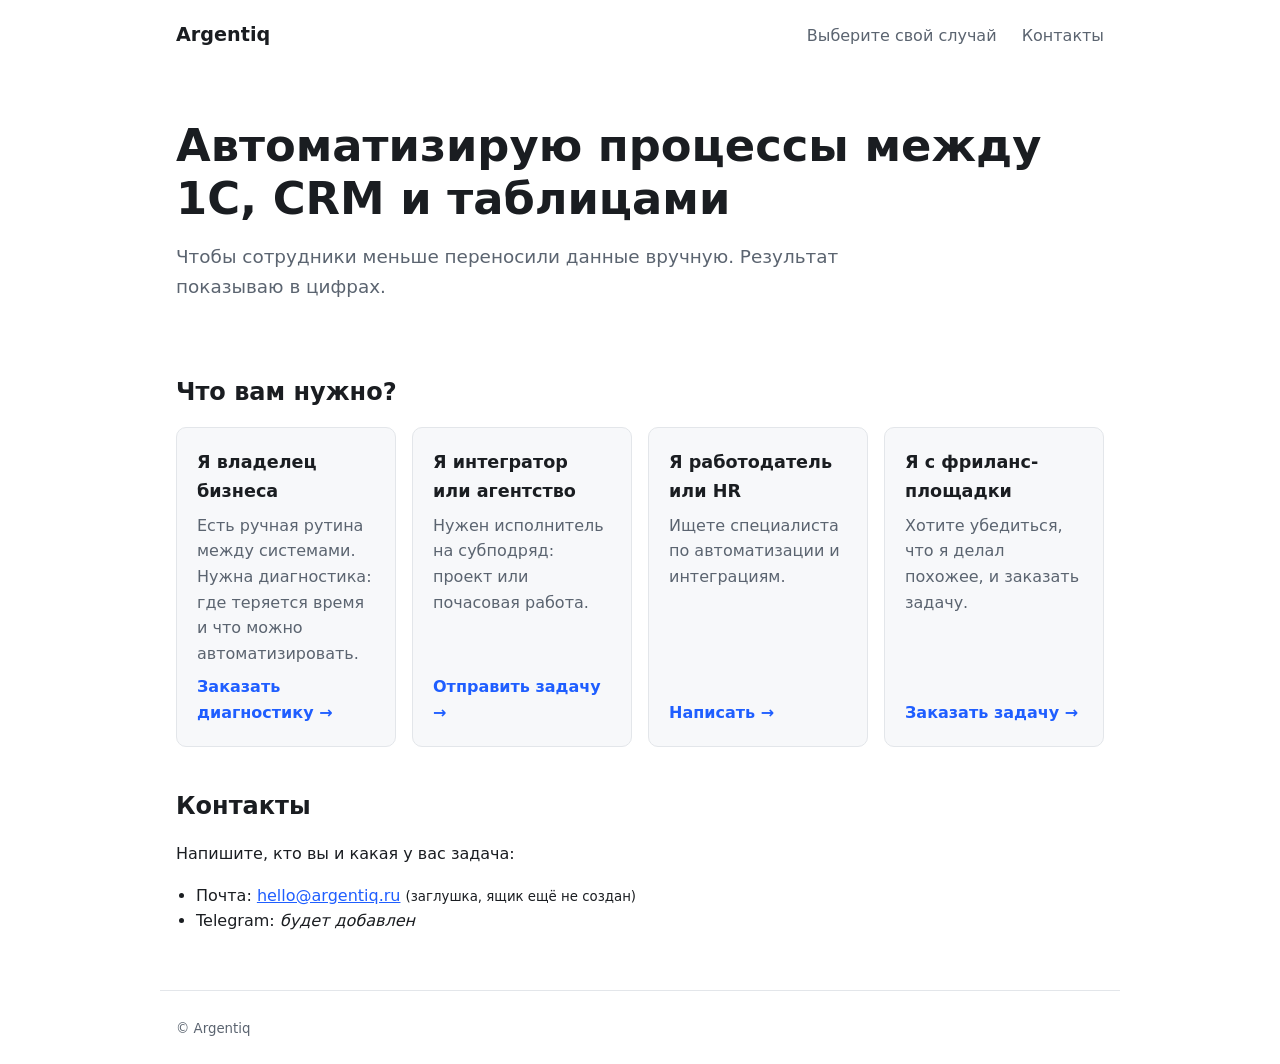
==== index.html @ b5cf2393 "Каркас сайта: хаб с четырьмя маршрутами по аудиториям Простой HTML/CSS без зависимостей. Контакты — " ====
<!doctype html>
<html lang="ru">
<head>
  <meta charset="utf-8">
  <meta name="viewport" content="width=device-width, initial-scale=1">
  <title>Argentiq — автоматизация процессов между 1С, CRM и таблицами</title>
  <meta name="description" content="Автоматизирую процессы между 1С, CRM и таблицами, чтобы сотрудники меньше переносили данные вручную.">
  <link rel="stylesheet" href="style.css">
</head>
<body>
  <header class="wrap">
    <a class="logo" href="/">Argentiq</a>
    <nav>
      <a href="#routes">Выберите свой случай</a>
      <a href="#contacts">Контакты</a>
    </nav>
  </header>

  <main class="wrap">
    <section class="hero">
      <h1>Автоматизирую процессы между 1С, CRM и таблицами</h1>
      <p>Чтобы сотрудники меньше переносили данные вручную. Результат показываю в цифрах.</p>
    </section>

    <section id="routes" class="routes">
      <h2>Что вам нужно?</h2>
      <div class="grid">
        <a class="card" href="#contacts" data-audience="business">
          <h3>Я владелец бизнеса</h3>
          <p>Есть ручная рутина между системами. Нужна диагностика: где теряется время и что можно автоматизировать.</p>
          <span>Заказать диагностику →</span>
        </a>
        <a class="card" href="#contacts" data-audience="subcontract">
          <h3>Я интегратор или агентство</h3>
          <p>Нужен исполнитель на субподряд: проект или почасовая работа.</p>
          <span>Отправить задачу →</span>
        </a>
        <a class="card" href="#contacts" data-audience="hr">
          <h3>Я работодатель или HR</h3>
          <p>Ищете специалиста по автоматизации и интеграциям.</p>
          <span>Написать →</span>
        </a>
        <a class="card" href="#contacts" data-audience="freelance">
          <h3>Я с фриланс-площадки</h3>
          <p>Хотите убедиться, что я делал похожее, и заказать задачу.</p>
          <span>Заказать задачу →</span>
        </a>
      </div>
    </section>

    <section id="contacts" class="contacts">
      <h2>Контакты</h2>
      <!-- TODO: подставить реальные контакты (почта на домене и/или Telegram) после согласования -->
      <p>Напишите, кто вы и какая у вас задача:</p>
      <ul>
        <li>Почта: <a href="mailto:hello@argentiq.ru">hello@argentiq.ru</a> <small>(заглушка, ящик ещё не создан)</small></li>
        <li>Telegram: <em>будет добавлен</em></li>
      </ul>
    </section>
  </main>

  <footer class="wrap">
    <small>&copy; Argentiq</small>
  </footer>
</body>
</html>
---- style.css ----
:root {
  --bg: #fff;
  --fg: #1a1d21;
  --muted: #5b6470;
  --accent: #1f5eff;
  --border: #e3e6ea;
  --card: #f7f8fa;
}

@media (prefers-color-scheme: dark) {
  :root {
    --bg: #111418;
    --fg: #e8eaed;
    --muted: #9aa3ad;
    --accent: #6c98ff;
    --border: #2a3038;
    --card: #181c22;
  }
}

* { box-sizing: border-box; }

body {
  margin: 0;
  background: var(--bg);
  color: var(--fg);
  font: 16px/1.6 system-ui, -apple-system, "Segoe UI", Roboto, sans-serif;
}

.wrap {
  max-width: 960px;
  margin: 0 auto;
  padding: 0 16px;
}

header.wrap {
  display: flex;
  justify-content: space-between;
  align-items: center;
  padding-top: 20px;
  padding-bottom: 20px;
}

.logo { font-weight: 700; font-size: 1.2rem; color: var(--fg); text-decoration: none; }
nav a { margin-left: 20px; color: var(--muted); text-decoration: none; }
nav a:hover { color: var(--accent); }

.hero { padding: 48px 0 32px; }
.hero h1 { font-size: clamp(1.8rem, 5vw, 2.8rem); line-height: 1.2; margin: 0 0 16px; }
.hero p { color: var(--muted); font-size: 1.15rem; margin: 0; max-width: 40em; }

h2 { font-size: 1.5rem; margin: 40px 0 16px; }

.grid {
  display: grid;
  grid-template-columns: repeat(auto-fit, minmax(220px, 1fr));
  gap: 16px;
}

.card {
  display: flex;
  flex-direction: column;
  gap: 8px;
  padding: 20px;
  background: var(--card);
  border: 1px solid var(--border);
  border-radius: 10px;
  color: inherit;
  text-decoration: none;
}
.card:hover { border-color: var(--accent); }
.card h3 { margin: 0; font-size: 1.1rem; }
.card p { margin: 0; color: var(--muted); flex: 1; }
.card span { color: var(--accent); font-weight: 600; }

a { color: var(--accent); }

.contacts { padding-bottom: 40px; }
.contacts ul { padding-left: 20px; }

footer.wrap { padding-top: 24px; padding-bottom: 24px; border-top: 1px solid var(--border); color: var(--muted); }
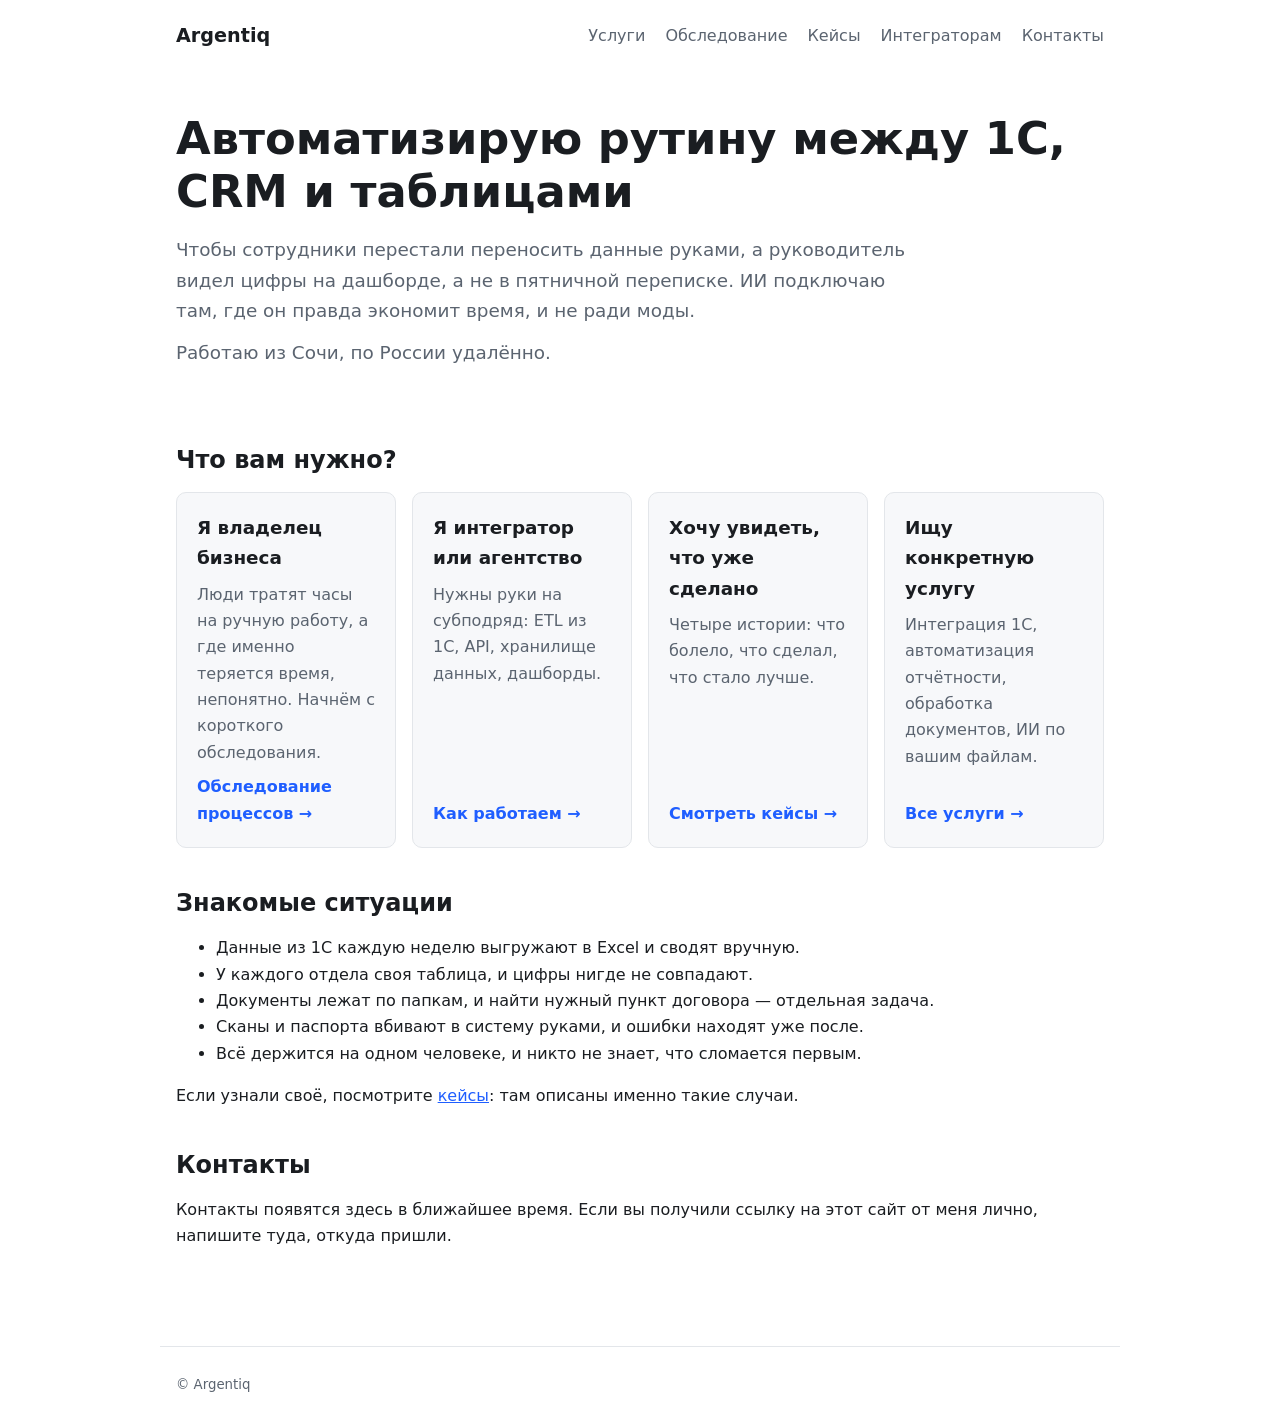
==== commit b0571548: "Контент сайта: услуги, обследование, кейсы, для интеграторов, SEO Страницы /uslugi/, /obsledovanie/," ====
--- a/index.html
+++ b/index.html
@@ -3,59 +3,80 @@
 <head>
   <meta charset="utf-8">
   <meta name="viewport" content="width=device-width, initial-scale=1">
-  <title>Argentiq — автоматизация процессов между 1С, CRM и таблицами</title>
-  <meta name="description" content="Автоматизирую процессы между 1С, CRM и таблицами, чтобы сотрудники меньше переносили данные вручную.">
-  <link rel="stylesheet" href="style.css">
+  <title>Автоматизация бизнес-процессов и интеграция 1С — Argentiq</title>
+  <meta name="description" content="Автоматизирую рутину между 1С, CRM, сайтом и таблицами, собираю отчётность и дашборды, внедряю ИИ-помощников по документам. Сочи и удалённо.">
+  <link rel="canonical" href="https://argentiq.ru/">
+  <meta property="og:type" content="website">
+  <meta property="og:locale" content="ru_RU">
+  <meta property="og:title" content="Автоматизация бизнес-процессов и интеграция 1С — Argentiq">
+  <meta property="og:description" content="Меньше ручного переноса данных между 1С, CRM и таблицами. Отчётность, дашборды, ИИ по документам.">
+  <meta property="og:url" content="https://argentiq.ru/">
+  <link rel="stylesheet" href="/style.css">
+  <script type="application/ld+json">
+  {"@context":"https://schema.org","@type":"ProfessionalService","name":"Argentiq","url":"https://argentiq.ru/","description":"Автоматизация бизнес-процессов, интеграция 1С, CRM и API, отчётность и BI, ИИ-помощники по документам.","areaServed":["Сочи","Россия"],"knowsAbout":["интеграция 1С","автоматизация отчётности","интеграция данных","BI","RAG"]}
+  </script>
 </head>
 <body>
   <header class="wrap">
     <a class="logo" href="/">Argentiq</a>
     <nav>
-      <a href="#routes">Выберите свой случай</a>
+      <a href="/uslugi/">Услуги</a>
+      <a href="/obsledovanie/">Обследование</a>
+      <a href="/keysy/">Кейсы</a>
+      <a href="/integratoram/">Интеграторам</a>
       <a href="#contacts">Контакты</a>
     </nav>
   </header>
 
   <main class="wrap">
     <section class="hero">
-      <h1>Автоматизирую процессы между 1С, CRM и таблицами</h1>
-      <p>Чтобы сотрудники меньше переносили данные вручную. Результат показываю в цифрах.</p>
+      <h1>Автоматизирую рутину между 1С, CRM и таблицами</h1>
+      <p>Чтобы сотрудники перестали переносить данные руками, а руководитель видел цифры на дашборде, а не в пятничной переписке. ИИ подключаю там, где он правда экономит время, и не ради моды.</p>
+      <p>Работаю из Сочи, по России удалённо.</p>
     </section>
 
-    <section id="routes" class="routes">
+    <section id="routes">
       <h2>Что вам нужно?</h2>
       <div class="grid">
-        <a class="card" href="#contacts" data-audience="business">
+        <a class="card" href="/obsledovanie/">
           <h3>Я владелец бизнеса</h3>
-          <p>Есть ручная рутина между системами. Нужна диагностика: где теряется время и что можно автоматизировать.</p>
-          <span>Заказать диагностику →</span>
+          <p>Люди тратят часы на ручную работу, а где именно теряется время, непонятно. Начнём с короткого обследования.</p>
+          <span class="more">Обследование процессов →</span>
         </a>
-        <a class="card" href="#contacts" data-audience="subcontract">
+        <a class="card" href="/integratoram/">
           <h3>Я интегратор или агентство</h3>
-          <p>Нужен исполнитель на субподряд: проект или почасовая работа.</p>
-          <span>Отправить задачу →</span>
+          <p>Нужны руки на субподряд: ETL из 1С, API, хранилище данных, дашборды.</p>
+          <span class="more">Как работаем →</span>
         </a>
-        <a class="card" href="#contacts" data-audience="hr">
-          <h3>Я работодатель или HR</h3>
-          <p>Ищете специалиста по автоматизации и интеграциям.</p>
-          <span>Написать →</span>
+        <a class="card" href="/keysy/">
+          <h3>Хочу увидеть, что уже сделано</h3>
+          <p>Четыре истории: что болело, что сделал, что стало лучше.</p>
+          <span class="more">Смотреть кейсы →</span>
         </a>
-        <a class="card" href="#contacts" data-audience="freelance">
-          <h3>Я с фриланс-площадки</h3>
-          <p>Хотите убедиться, что я делал похожее, и заказать задачу.</p>
-          <span>Заказать задачу →</span>
+        <a class="card" href="/uslugi/">
+          <h3>Ищу конкретную услугу</h3>
+          <p>Интеграция 1С, автоматизация отчётности, обработка документов, ИИ по вашим файлам.</p>
+          <span class="more">Все услуги →</span>
         </a>
       </div>
     </section>
 
+    <section>
+      <h2>Знакомые ситуации</h2>
+      <ul>
+        <li>Данные из 1С каждую неделю выгружают в Excel и сводят вручную.</li>
+        <li>У каждого отдела своя таблица, и цифры нигде не совпадают.</li>
+        <li>Документы лежат по папкам, и найти нужный пункт договора — отдельная задача.</li>
+        <li>Сканы и паспорта вбивают в систему руками, и ошибки находят уже после.</li>
+        <li>Всё держится на одном человеке, и никто не знает, что сломается первым.</li>
+      </ul>
+      <p>Если узнали своё, посмотрите <a href="/keysy/">кейсы</a>: там описаны именно такие случаи.</p>
+    </section>
+
     <section id="contacts" class="contacts">
       <h2>Контакты</h2>
-      <!-- TODO: подставить реальные контакты (почта на домене и/или Telegram) после согласования -->
-      <p>Напишите, кто вы и какая у вас задача:</p>
-      <ul>
-        <li>Почта: <a href="mailto:hello@argentiq.ru">hello@argentiq.ru</a> <small>(заглушка, ящик ещё не создан)</small></li>
-        <li>Telegram: <em>будет добавлен</em></li>
-      </ul>
+      <!-- TODO: подставить почту на домене и Telegram после согласования -->
+      <p>Контакты появятся здесь в ближайшее время. Если вы получили ссылку на этот сайт от меня лично, напишите туда, откуда пришли.</p>
     </section>
   </main>
 
--- a/style.css
+++ b/style.css
@@ -24,7 +24,7 @@
   margin: 0;
   background: var(--bg);
   color: var(--fg);
-  font: 16px/1.6 system-ui, -apple-system, "Segoe UI", Roboto, sans-serif;
+  font: 16px/1.65 system-ui, -apple-system, "Segoe UI", Roboto, sans-serif;
 }
 
 .wrap {
@@ -35,21 +35,27 @@
 
 header.wrap {
   display: flex;
+  flex-wrap: wrap;
   justify-content: space-between;
   align-items: center;
+  gap: 8px 20px;
   padding-top: 20px;
   padding-bottom: 20px;
 }
 
 .logo { font-weight: 700; font-size: 1.2rem; color: var(--fg); text-decoration: none; }
-nav a { margin-left: 20px; color: var(--muted); text-decoration: none; }
-nav a:hover { color: var(--accent); }
+nav { display: flex; flex-wrap: wrap; gap: 4px 20px; }
+nav a { color: var(--muted); text-decoration: none; }
+nav a:hover, nav a[aria-current="page"] { color: var(--accent); }
 
-.hero { padding: 48px 0 32px; }
+.hero { padding: 40px 0 24px; }
 .hero h1 { font-size: clamp(1.8rem, 5vw, 2.8rem); line-height: 1.2; margin: 0 0 16px; }
-.hero p { color: var(--muted); font-size: 1.15rem; margin: 0; max-width: 40em; }
+.hero p { color: var(--muted); font-size: 1.15rem; margin: 0 0 12px; max-width: 40em; }
 
-h2 { font-size: 1.5rem; margin: 40px 0 16px; }
+h1 { line-height: 1.25; }
+h2 { font-size: 1.5rem; margin: 40px 0 16px; line-height: 1.3; }
+h3 { font-size: 1.15rem; margin: 0 0 8px; }
+.lead { color: var(--muted); font-size: 1.1rem; max-width: 42em; }
 
 .grid {
   display: grid;
@@ -68,14 +74,42 @@
   color: inherit;
   text-decoration: none;
 }
-.card:hover { border-color: var(--accent); }
-.card h3 { margin: 0; font-size: 1.1rem; }
+a.card:hover { border-color: var(--accent); }
+.card h3 { margin: 0; }
 .card p { margin: 0; color: var(--muted); flex: 1; }
-.card span { color: var(--accent); font-weight: 600; }
+.card .more { color: var(--accent); font-weight: 600; }
 
 a { color: var(--accent); }
+
+.btn {
+  display: inline-block;
+  padding: 10px 18px;
+  background: var(--accent);
+  color: #fff;
+  border-radius: 8px;
+  text-decoration: none;
+  font-weight: 600;
+}
+.btn:hover { opacity: .9; }
+
+.case {
+  padding: 24px 0;
+  border-top: 1px solid var(--border);
+}
+.case:first-of-type { border-top: 0; }
+.case h2 { margin-top: 0; }
+.case dt { font-weight: 700; margin-top: 14px; }
+.case dd { margin: 4px 0 0; }
+.tags { display: flex; flex-wrap: wrap; gap: 6px; padding: 0; margin: 14px 0 0; list-style: none; }
+.tags li { padding: 2px 10px; background: var(--card); border: 1px solid var(--border); border-radius: 999px; font-size: .85rem; color: var(--muted); }
+.status { display: inline-block; padding: 2px 10px; border-radius: 999px; font-size: .8rem; background: var(--card); border: 1px solid var(--border); color: var(--muted); }
+
+.steps { padding-left: 20px; }
+.steps li { margin-bottom: 10px; }
+
+.note { padding: 14px 18px; background: var(--card); border-left: 3px solid var(--accent); border-radius: 6px; }
 
 .contacts { padding-bottom: 40px; }
 .contacts ul { padding-left: 20px; }
 
-footer.wrap { padding-top: 24px; padding-bottom: 24px; border-top: 1px solid var(--border); color: var(--muted); }
+footer.wrap { margin-top: 40px; padding-top: 24px; padding-bottom: 24px; border-top: 1px solid var(--border); color: var(--muted); }
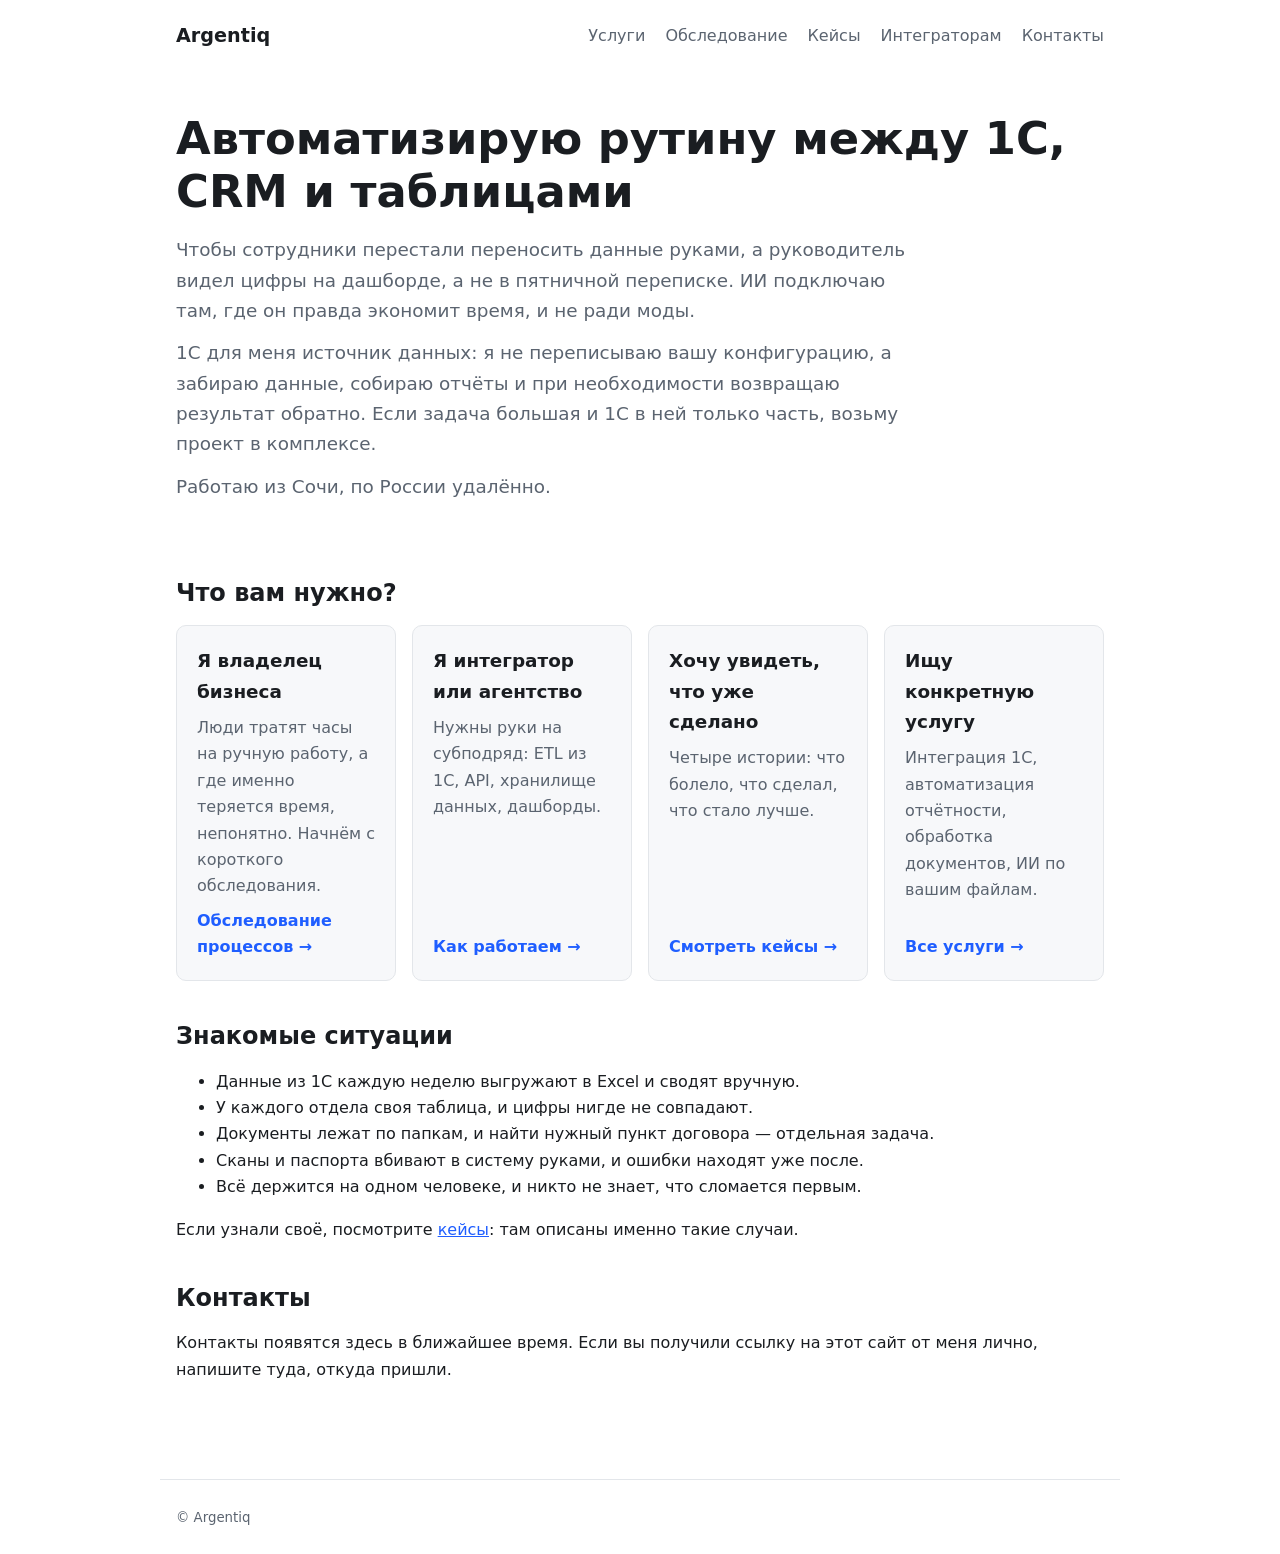
==== commit 24db2974: "1С как источник данных: уточнено позиционирование, без доработки конфигураций Co-Authored-By: Claude" ====
--- a/index.html
+++ b/index.html
@@ -4,7 +4,7 @@
   <meta charset="utf-8">
   <meta name="viewport" content="width=device-width, initial-scale=1">
   <title>Автоматизация бизнес-процессов и интеграция 1С — Argentiq</title>
-  <meta name="description" content="Автоматизирую рутину между 1С, CRM, сайтом и таблицами, собираю отчётность и дашборды, внедряю ИИ-помощников по документам. Сочи и удалённо.">
+  <meta name="description" content="Забираю данные из 1С, CRM и таблиц, собираю отчётность и дашборды, внедряю ИИ-помощников по документам. Сочи и удалённо.">
   <link rel="canonical" href="https://argentiq.ru/">
   <meta property="og:type" content="website">
   <meta property="og:locale" content="ru_RU">
@@ -32,6 +32,7 @@
     <section class="hero">
       <h1>Автоматизирую рутину между 1С, CRM и таблицами</h1>
       <p>Чтобы сотрудники перестали переносить данные руками, а руководитель видел цифры на дашборде, а не в пятничной переписке. ИИ подключаю там, где он правда экономит время, и не ради моды.</p>
+      <p>1С для меня источник данных: я не переписываю вашу конфигурацию, а забираю данные, собираю отчёты и при необходимости возвращаю результат обратно. Если задача большая и 1С в ней только часть, возьму проект в комплексе.</p>
       <p>Работаю из Сочи, по России удалённо.</p>
     </section>
 
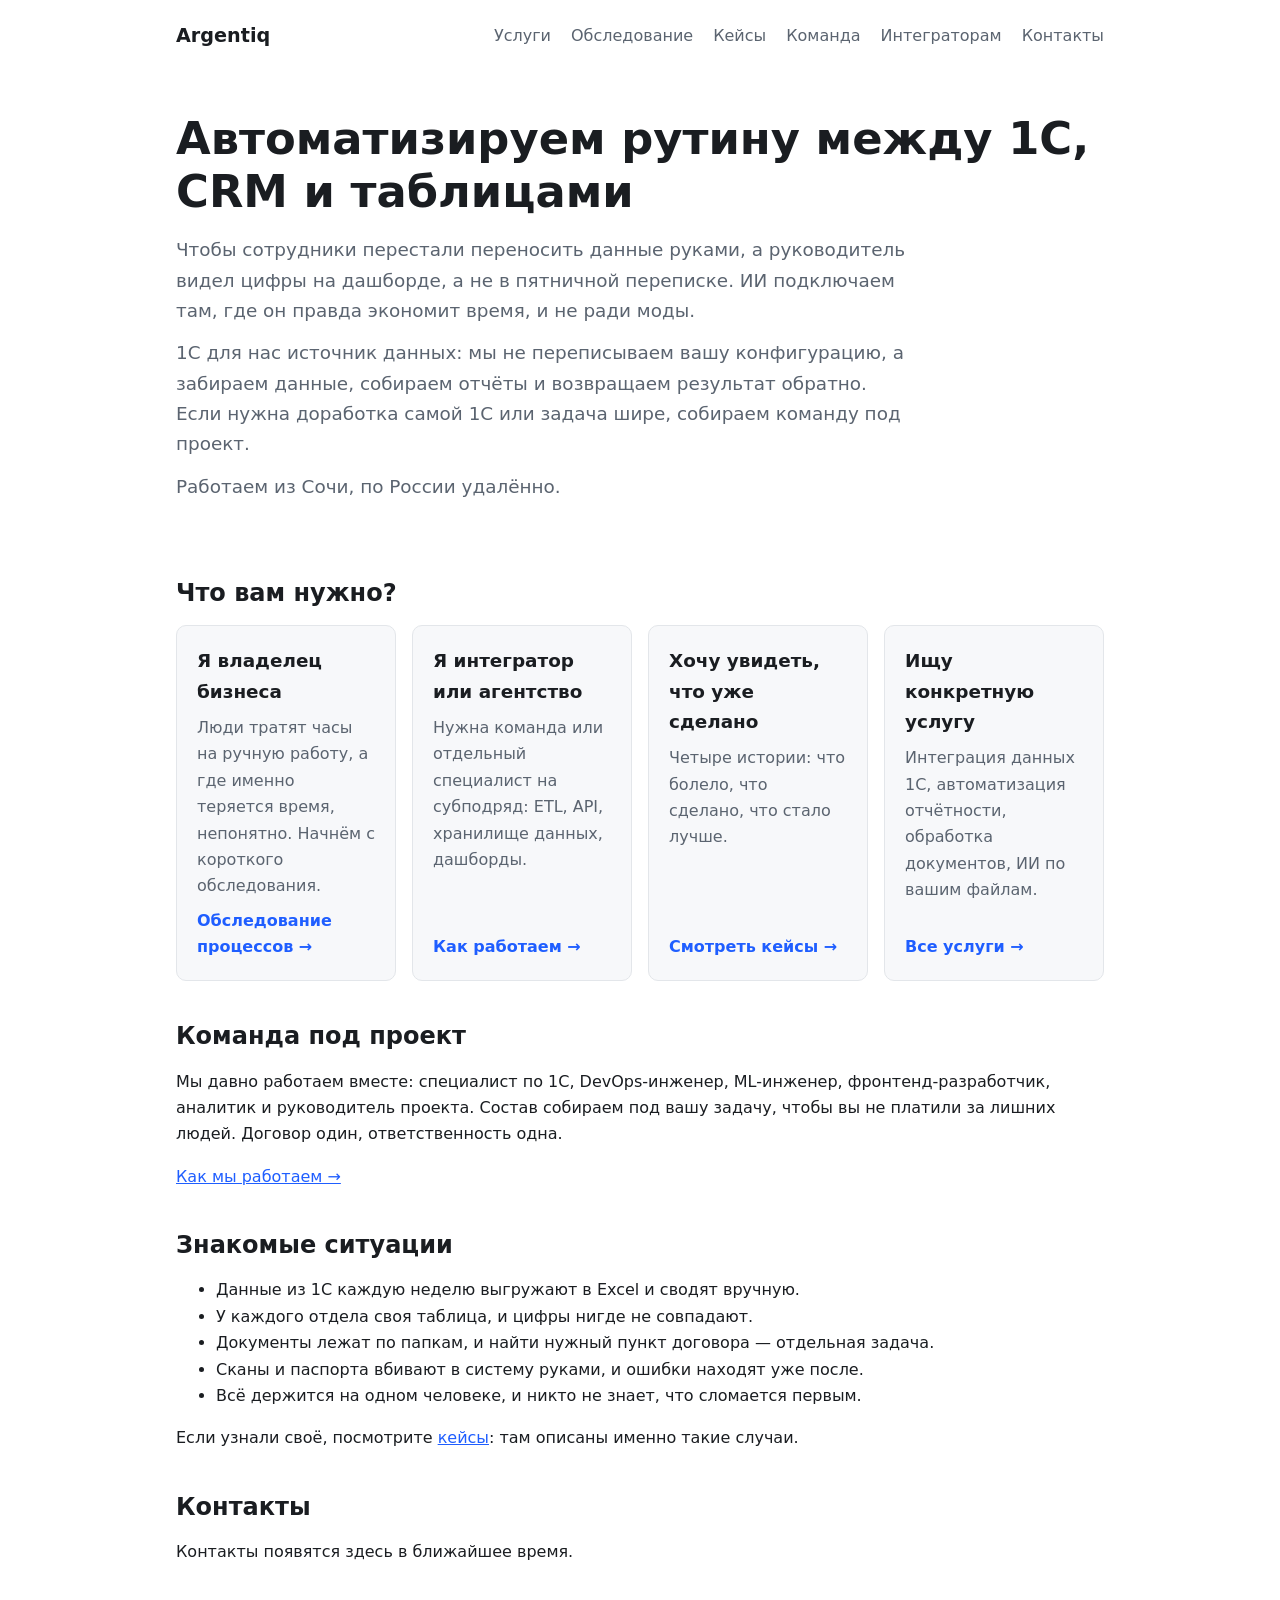
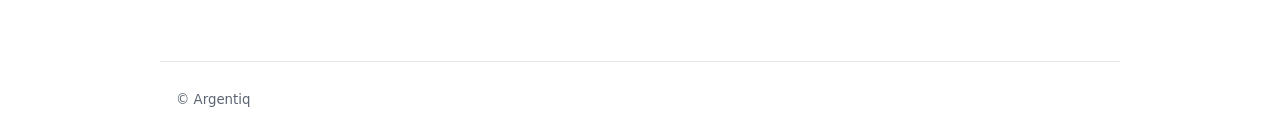
==== commit 65bff8ed: "Сайт студии: голос «мы», страница «Команда», роли без имён Договор с ИП, резюме руководителя студии " ====
--- a/index.html
+++ b/index.html
@@ -4,16 +4,16 @@
   <meta charset="utf-8">
   <meta name="viewport" content="width=device-width, initial-scale=1">
   <title>Автоматизация бизнес-процессов и интеграция 1С — Argentiq</title>
-  <meta name="description" content="Забираю данные из 1С, CRM и таблиц, собираю отчётность и дашборды, внедряю ИИ-помощников по документам. Сочи и удалённо.">
+  <meta name="description" content="Студия автоматизации: забираем данные из 1С, CRM и таблиц, собираем отчётность и дашборды, внедряем ИИ по документам. Сочи и удалённо.">
   <link rel="canonical" href="https://argentiq.ru/">
   <meta property="og:type" content="website">
   <meta property="og:locale" content="ru_RU">
   <meta property="og:title" content="Автоматизация бизнес-процессов и интеграция 1С — Argentiq">
-  <meta property="og:description" content="Меньше ручного переноса данных между 1С, CRM и таблицами. Отчётность, дашборды, ИИ по документам.">
+  <meta property="og:description" content="Студия автоматизации. Меньше ручного переноса данных между 1С, CRM и таблицами. Отчётность, дашборды, ИИ по документам.">
   <meta property="og:url" content="https://argentiq.ru/">
   <link rel="stylesheet" href="/style.css">
   <script type="application/ld+json">
-  {"@context":"https://schema.org","@type":"ProfessionalService","name":"Argentiq","url":"https://argentiq.ru/","description":"Автоматизация бизнес-процессов, интеграция 1С, CRM и API, отчётность и BI, ИИ-помощники по документам.","areaServed":["Сочи","Россия"],"knowsAbout":["интеграция 1С","автоматизация отчётности","интеграция данных","BI","RAG"]}
+  {"@context":"https://schema.org","@type":"ProfessionalService","name":"Argentiq","url":"https://argentiq.ru/","description":"Студия автоматизации бизнес-процессов: интеграция данных 1С, CRM и API, отчётность и BI, ИИ-помощники по документам.","areaServed":["Сочи","Россия"],"knowsAbout":["интеграция 1С","автоматизация отчётности","интеграция данных","BI","RAG"]}
   </script>
 </head>
 <body>
@@ -23,6 +23,7 @@
       <a href="/uslugi/">Услуги</a>
       <a href="/obsledovanie/">Обследование</a>
       <a href="/keysy/">Кейсы</a>
+      <a href="/komanda/">Команда</a>
       <a href="/integratoram/">Интеграторам</a>
       <a href="#contacts">Контакты</a>
     </nav>
@@ -30,10 +31,10 @@
 
   <main class="wrap">
     <section class="hero">
-      <h1>Автоматизирую рутину между 1С, CRM и таблицами</h1>
-      <p>Чтобы сотрудники перестали переносить данные руками, а руководитель видел цифры на дашборде, а не в пятничной переписке. ИИ подключаю там, где он правда экономит время, и не ради моды.</p>
-      <p>1С для меня источник данных: я не переписываю вашу конфигурацию, а забираю данные, собираю отчёты и при необходимости возвращаю результат обратно. Если задача большая и 1С в ней только часть, возьму проект в комплексе.</p>
-      <p>Работаю из Сочи, по России удалённо.</p>
+      <h1>Автоматизируем рутину между 1С, CRM и таблицами</h1>
+      <p>Чтобы сотрудники перестали переносить данные руками, а руководитель видел цифры на дашборде, а не в пятничной переписке. ИИ подключаем там, где он правда экономит время, и не ради моды.</p>
+      <p>1С для нас источник данных: мы не переписываем вашу конфигурацию, а забираем данные, собираем отчёты и возвращаем результат обратно. Если нужна доработка самой 1С или задача шире, собираем команду под проект.</p>
+      <p>Работаем из Сочи, по России удалённо.</p>
     </section>
 
     <section id="routes">
@@ -46,20 +47,26 @@
         </a>
         <a class="card" href="/integratoram/">
           <h3>Я интегратор или агентство</h3>
-          <p>Нужны руки на субподряд: ETL из 1С, API, хранилище данных, дашборды.</p>
+          <p>Нужна команда или отдельный специалист на субподряд: ETL, API, хранилище данных, дашборды.</p>
           <span class="more">Как работаем →</span>
         </a>
         <a class="card" href="/keysy/">
           <h3>Хочу увидеть, что уже сделано</h3>
-          <p>Четыре истории: что болело, что сделал, что стало лучше.</p>
+          <p>Четыре истории: что болело, что сделано, что стало лучше.</p>
           <span class="more">Смотреть кейсы →</span>
         </a>
         <a class="card" href="/uslugi/">
           <h3>Ищу конкретную услугу</h3>
-          <p>Интеграция 1С, автоматизация отчётности, обработка документов, ИИ по вашим файлам.</p>
+          <p>Интеграция данных 1С, автоматизация отчётности, обработка документов, ИИ по вашим файлам.</p>
           <span class="more">Все услуги →</span>
         </a>
       </div>
+    </section>
+
+    <section>
+      <h2>Команда под проект</h2>
+      <p>Мы давно работаем вместе: специалист по 1С, DevOps-инженер, ML-инженер, фронтенд-разработчик, аналитик и руководитель проекта. Состав собираем под вашу задачу, чтобы вы не платили за лишних людей. Договор один, ответственность одна.</p>
+      <p><a href="/komanda/">Как мы работаем →</a></p>
     </section>
 
     <section>
@@ -77,7 +84,7 @@
     <section id="contacts" class="contacts">
       <h2>Контакты</h2>
       <!-- TODO: подставить почту на домене и Telegram после согласования -->
-      <p>Контакты появятся здесь в ближайшее время. Если вы получили ссылку на этот сайт от меня лично, напишите туда, откуда пришли.</p>
+      <p>Контакты появятся здесь в ближайшее время.</p>
     </section>
   </main>
 
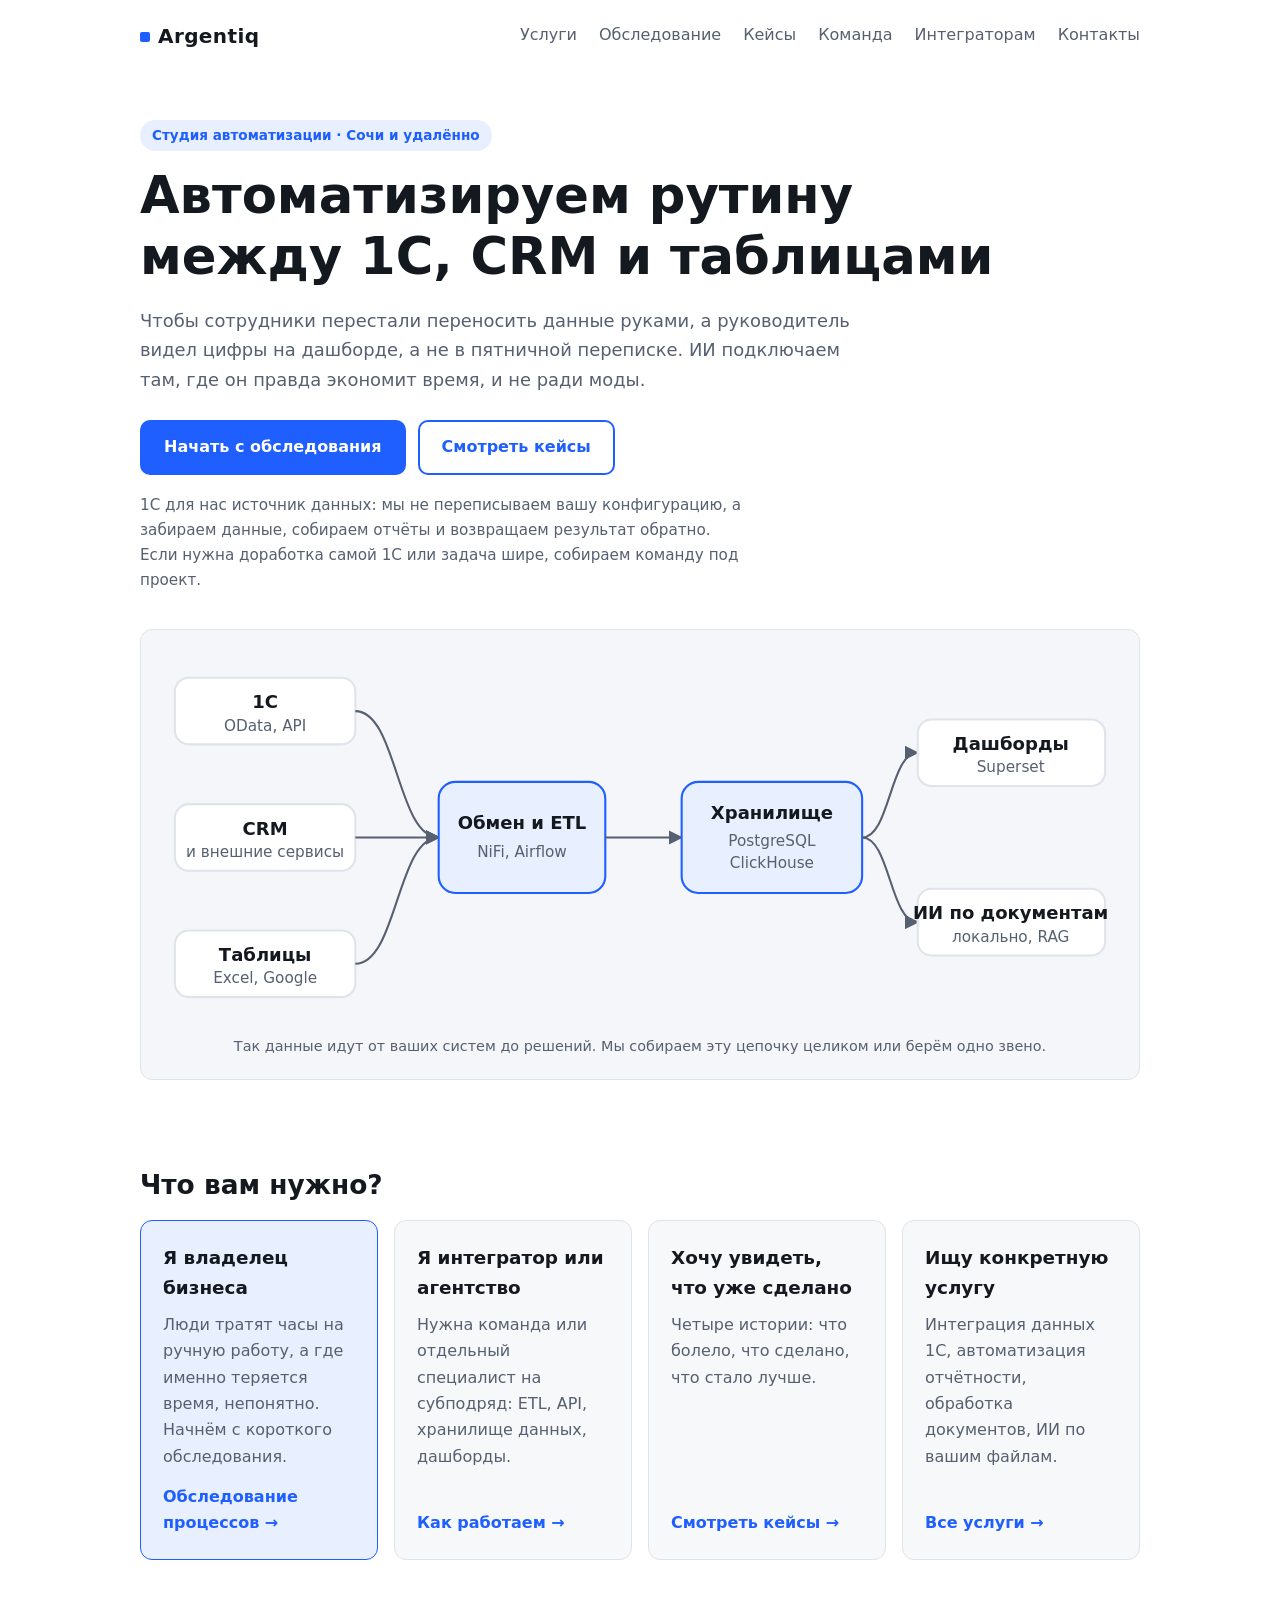
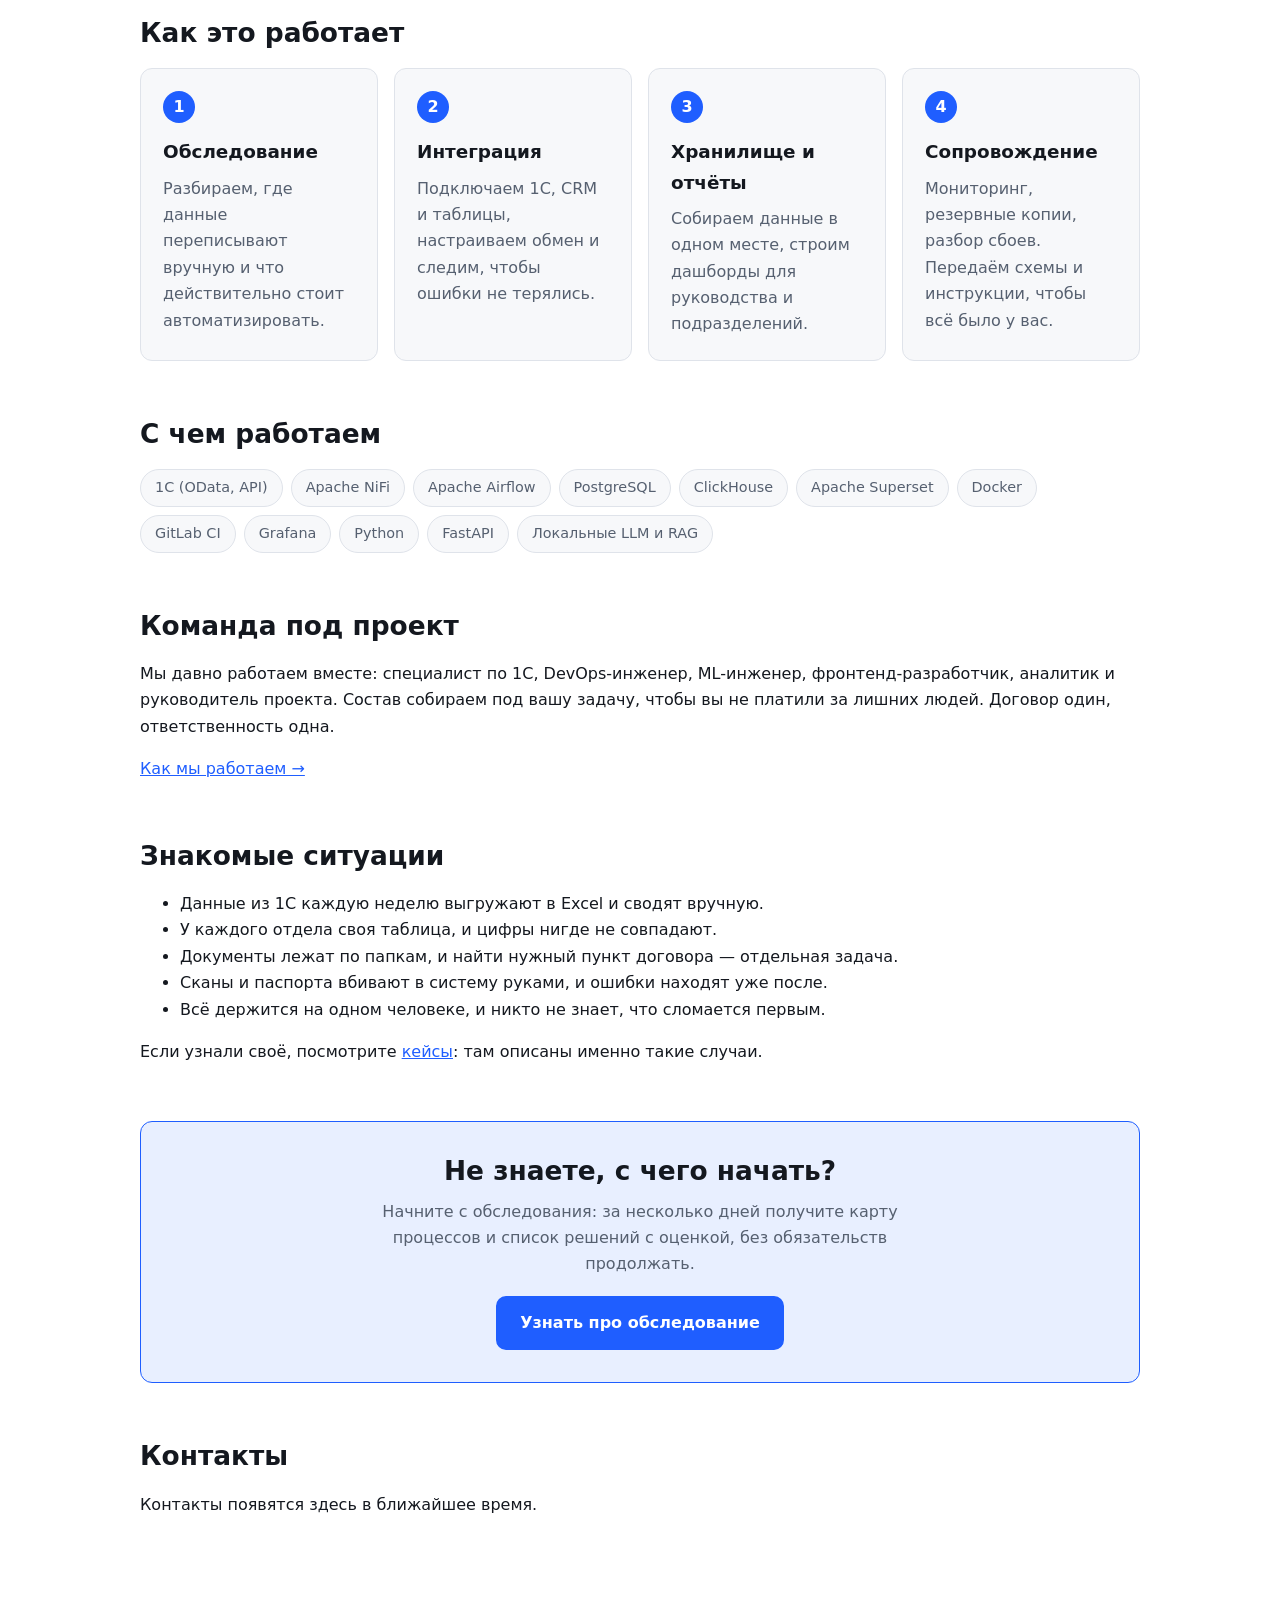
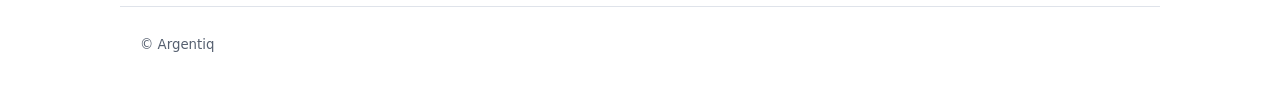
==== commit 99f12189: "Редизайн: диаграмма потока данных, блок «Как это работает», кнопки, стек Спокойный деловой стиль без" ====
--- a/index.html
+++ b/index.html
@@ -31,16 +31,66 @@
 
   <main class="wrap">
     <section class="hero">
+      <span class="eyebrow">Студия автоматизации · Сочи и удалённо</span>
       <h1>Автоматизируем рутину между 1С, CRM и таблицами</h1>
       <p>Чтобы сотрудники перестали переносить данные руками, а руководитель видел цифры на дашборде, а не в пятничной переписке. ИИ подключаем там, где он правда экономит время, и не ради моды.</p>
-      <p>1С для нас источник данных: мы не переписываем вашу конфигурацию, а забираем данные, собираем отчёты и возвращаем результат обратно. Если нужна доработка самой 1С или задача шире, собираем команду под проект.</p>
-      <p>Работаем из Сочи, по России удалённо.</p>
+      <div class="hero-actions">
+        <a class="btn" href="/obsledovanie/">Начать с обследования</a>
+        <a class="btn btn-ghost" href="/keysy/">Смотреть кейсы</a>
+      </div>
+      <p class="hero-meta">1С для нас источник данных: мы не переписываем вашу конфигурацию, а забираем данные, собираем отчёты и возвращаем результат обратно. Если нужна доработка самой 1С или задача шире, собираем команду под проект.</p>
+
+      <figure class="flow">
+        <svg viewBox="0 0 690 270" role="img" aria-labelledby="flow-title flow-desc">
+          <title id="flow-title">Как данные идут от ваших систем до решений</title>
+          <desc id="flow-desc">Данные из 1С, CRM и таблиц проходят через обмен и ETL, попадают в хранилище и показываются в дашбордах или используются ИИ по документам.</desc>
+          <defs>
+            <marker id="arr" viewBox="0 0 10 10" refX="9" refY="5" markerWidth="7" markerHeight="7" orient="auto-start-reverse">
+              <path class="arrow" d="M0 0 L10 5 L0 10 z"/>
+            </marker>
+          </defs>
+
+          <!-- Источники -->
+          <rect class="node" x="10" y="20" width="130" height="48" rx="10"/>
+          <text x="75" y="42">1С</text><text class="sub" x="75" y="58">OData, API</text>
+          <rect class="node" x="10" y="111" width="130" height="48" rx="10"/>
+          <text x="75" y="133">CRM</text><text class="sub" x="75" y="149">и внешние сервисы</text>
+          <rect class="node" x="10" y="202" width="130" height="48" rx="10"/>
+          <text x="75" y="224">Таблицы</text><text class="sub" x="75" y="240">Excel, Google</text>
+
+          <!-- Связи источников с ETL -->
+          <path class="edge" d="M140 44 C170 44 170 135 200 135" marker-end="url(#arr)"/>
+          <path class="edge" d="M140 135 H200" marker-end="url(#arr)"/>
+          <path class="edge" d="M140 226 C170 226 170 135 200 135" marker-end="url(#arr)"/>
+
+          <!-- ETL -->
+          <rect class="node-core" x="200" y="95" width="120" height="80" rx="12"/>
+          <text x="260" y="129">Обмен и ETL</text>
+          <text class="sub" x="260" y="149">NiFi, Airflow</text>
+          <path class="edge" d="M320 135 H375" marker-end="url(#arr)"/>
+
+          <!-- Хранилище -->
+          <rect class="node-core" x="375" y="95" width="130" height="80" rx="12"/>
+          <text x="440" y="122">Хранилище</text>
+          <text class="sub" x="440" y="141">PostgreSQL</text>
+          <text class="sub" x="440" y="157">ClickHouse</text>
+
+          <!-- Результаты -->
+          <path class="edge" d="M505 135 C525 135 525 74 545 74" marker-end="url(#arr)"/>
+          <path class="edge" d="M505 135 C525 135 525 196 545 196" marker-end="url(#arr)"/>
+          <rect class="node" x="545" y="50" width="135" height="48" rx="10"/>
+          <text x="612" y="72">Дашборды</text><text class="sub" x="612" y="88">Superset</text>
+          <rect class="node" x="545" y="172" width="135" height="48" rx="10"/>
+          <text x="612" y="194">ИИ по документам</text><text class="sub" x="612" y="210">локально, RAG</text>
+        </svg>
+        <figcaption>Так данные идут от ваших систем до решений. Мы собираем эту цепочку целиком или берём одно звено.</figcaption>
+      </figure>
     </section>
 
     <section id="routes">
       <h2>Что вам нужно?</h2>
       <div class="grid">
-        <a class="card" href="/obsledovanie/">
+        <a class="card card-primary" href="/obsledovanie/">
           <h3>Я владелец бизнеса</h3>
           <p>Люди тратят часы на ручную работу, а где именно теряется время, непонятно. Начнём с короткого обследования.</p>
           <span class="more">Обследование процессов →</span>
@@ -63,6 +113,39 @@
       </div>
     </section>
 
+    <section id="how">
+      <h2>Как это работает</h2>
+      <div class="grid">
+        <div class="card">
+          <span class="step-num">1</span>
+          <h3>Обследование</h3>
+          <p>Разбираем, где данные переписывают вручную и что действительно стоит автоматизировать.</p>
+        </div>
+        <div class="card">
+          <span class="step-num">2</span>
+          <h3>Интеграция</h3>
+          <p>Подключаем 1С, CRM и таблицы, настраиваем обмен и следим, чтобы ошибки не терялись.</p>
+        </div>
+        <div class="card">
+          <span class="step-num">3</span>
+          <h3>Хранилище и отчёты</h3>
+          <p>Собираем данные в одном месте, строим дашборды для руководства и подразделений.</p>
+        </div>
+        <div class="card">
+          <span class="step-num">4</span>
+          <h3>Сопровождение</h3>
+          <p>Мониторинг, резервные копии, разбор сбоев. Передаём схемы и инструкции, чтобы всё было у вас.</p>
+        </div>
+      </div>
+    </section>
+
+    <section>
+      <h2>С чем работаем</h2>
+      <ul class="stack">
+        <li>1С (OData, API)</li><li>Apache NiFi</li><li>Apache Airflow</li><li>PostgreSQL</li><li>ClickHouse</li><li>Apache Superset</li><li>Docker</li><li>GitLab CI</li><li>Grafana</li><li>Python</li><li>FastAPI</li><li>Локальные LLM и RAG</li>
+      </ul>
+    </section>
+
     <section>
       <h2>Команда под проект</h2>
       <p>Мы давно работаем вместе: специалист по 1С, DevOps-инженер, ML-инженер, фронтенд-разработчик, аналитик и руководитель проекта. Состав собираем под вашу задачу, чтобы вы не платили за лишних людей. Договор один, ответственность одна.</p>
@@ -81,9 +164,15 @@
       <p>Если узнали своё, посмотрите <a href="/keysy/">кейсы</a>: там описаны именно такие случаи.</p>
     </section>
 
+    <section class="cta-band">
+      <h2>Не знаете, с чего начать?</h2>
+      <p>Начните с обследования: за несколько дней получите карту процессов и список решений с оценкой, без обязательств продолжать.</p>
+      <a class="btn" href="/obsledovanie/">Узнать про обследование</a>
+    </section>
+
     <section id="contacts" class="contacts">
       <h2>Контакты</h2>
-      <!-- TODO: подставить почту на домене и Telegram после согласования -->
+      <!-- TODO: подставить почту на домене и Telegram после согласования; затем сделать главную кнопку «Обсудить задачу» -->
       <p>Контакты появятся здесь в ближайшее время.</p>
     </section>
   </main>
--- a/style.css
+++ b/style.css
@@ -1,24 +1,32 @@
 :root {
   --bg: #fff;
-  --fg: #1a1d21;
-  --muted: #5b6470;
+  --bg-alt: #f4f6fa;
+  --fg: #14181f;
+  --muted: #566070;
   --accent: #1f5eff;
-  --border: #e3e6ea;
+  --accent-soft: #e8efff;
+  --on-accent: #fff;
+  --border: #dfe3ea;
   --card: #f7f8fa;
+  --radius: 12px;
 }
 
 @media (prefers-color-scheme: dark) {
   :root {
-    --bg: #111418;
+    --bg: #0f1216;
+    --bg-alt: #151a21;
     --fg: #e8eaed;
     --muted: #9aa3ad;
     --accent: #6c98ff;
-    --border: #2a3038;
-    --card: #181c22;
+    --accent-soft: #1b2740;
+    --on-accent: #0b1020;
+    --border: #262d37;
+    --card: #171c23;
   }
 }
 
 * { box-sizing: border-box; }
+html { scroll-behavior: smooth; }
 
 body {
   margin: 0;
@@ -27,89 +35,144 @@
   font: 16px/1.65 system-ui, -apple-system, "Segoe UI", Roboto, sans-serif;
 }
 
-.wrap {
-  max-width: 960px;
-  margin: 0 auto;
-  padding: 0 16px;
-}
+a { color: var(--accent); }
+a:focus-visible, .btn:focus-visible { outline: 2px solid var(--accent); outline-offset: 3px; border-radius: 6px; }
 
+.wrap { max-width: 1040px; margin: 0 auto; padding: 0 20px; }
+
+/* Шапка */
 header.wrap {
   display: flex;
   flex-wrap: wrap;
   justify-content: space-between;
   align-items: center;
-  gap: 8px 20px;
-  padding-top: 20px;
-  padding-bottom: 20px;
+  gap: 8px 24px;
+  padding-top: 18px;
+  padding-bottom: 18px;
 }
+.logo { font-weight: 800; font-size: 1.25rem; letter-spacing: .02em; color: var(--fg); text-decoration: none; }
+.logo::before { content: ""; display: inline-block; width: 10px; height: 10px; margin-right: 8px; background: var(--accent); border-radius: 2px; transform: translateY(-1px); }
+nav { display: flex; flex-wrap: wrap; gap: 4px 22px; }
+nav a { color: var(--muted); text-decoration: none; padding: 4px 0; border-bottom: 2px solid transparent; }
+nav a:hover { color: var(--fg); }
+nav a[aria-current="page"] { color: var(--fg); border-bottom-color: var(--accent); }
 
-.logo { font-weight: 700; font-size: 1.2rem; color: var(--fg); text-decoration: none; }
-nav { display: flex; flex-wrap: wrap; gap: 4px 20px; }
-nav a { color: var(--muted); text-decoration: none; }
-nav a:hover, nav a[aria-current="page"] { color: var(--accent); }
-
-.hero { padding: 40px 0 24px; }
-.hero h1 { font-size: clamp(1.8rem, 5vw, 2.8rem); line-height: 1.2; margin: 0 0 16px; }
-.hero p { color: var(--muted); font-size: 1.15rem; margin: 0 0 12px; max-width: 40em; }
-
-h1 { line-height: 1.25; }
-h2 { font-size: 1.5rem; margin: 40px 0 16px; line-height: 1.3; }
+/* Заголовки */
+h1 { line-height: 1.2; }
+h2 { font-size: 1.65rem; margin: 56px 0 18px; line-height: 1.3; }
 h3 { font-size: 1.15rem; margin: 0 0 8px; }
 .lead { color: var(--muted); font-size: 1.1rem; max-width: 42em; }
+.eyebrow { display: inline-block; margin: 0 0 14px; padding: 4px 12px; font-size: .85rem; font-weight: 600; color: var(--accent); background: var(--accent-soft); border-radius: 999px; }
 
-.grid {
-  display: grid;
-  grid-template-columns: repeat(auto-fit, minmax(220px, 1fr));
-  gap: 16px;
+/* Первый экран */
+.hero { padding: 48px 0 24px; }
+.hero h1 { font-size: clamp(2rem, 5.5vw, 3.2rem); margin: 0 0 18px; max-width: 18em; }
+.hero p { color: var(--muted); font-size: 1.12rem; margin: 0 0 14px; max-width: 40em; }
+.hero-actions { display: flex; flex-wrap: wrap; gap: 12px; margin-top: 26px; }
+.hero-meta { margin-top: 18px !important; font-size: .95rem !important; }
+
+/* Кнопки */
+.btn {
+  display: inline-block;
+  padding: 12px 22px;
+  background: var(--accent);
+  color: var(--on-accent);
+  border: 2px solid var(--accent);
+  border-radius: 10px;
+  text-decoration: none;
+  font-weight: 600;
+  transition: transform .15s ease, box-shadow .15s ease, opacity .15s ease;
 }
+.btn:hover { transform: translateY(-1px); box-shadow: 0 6px 18px rgba(31, 94, 255, .25); }
+.btn-ghost { background: transparent; color: var(--accent); }
+.btn-ghost:hover { background: var(--accent-soft); box-shadow: none; }
+
+/* Диаграмма потока данных */
+.flow {
+  margin: 36px 0 8px;
+  padding: 20px;
+  background: var(--bg-alt);
+  border: 1px solid var(--border);
+  border-radius: var(--radius);
+}
+.flow { overflow-x: auto; }
+.flow svg { display: block; width: 100%; min-width: 560px; height: auto; }
+.flow figcaption { margin-top: 10px; color: var(--muted); font-size: .9rem; text-align: center; }
+.flow .node { fill: var(--bg); stroke: var(--border); stroke-width: 1.5; }
+.flow .node-core { fill: var(--accent-soft); stroke: var(--accent); stroke-width: 1.5; }
+.flow text { fill: var(--fg); font: 600 13px system-ui, -apple-system, "Segoe UI", Roboto, sans-serif; text-anchor: middle; }
+.flow .sub { fill: var(--muted); font-weight: 400; font-size: 11px; }
+.flow .edge { stroke: var(--muted); stroke-width: 1.5; fill: none; }
+.flow .arrow { fill: var(--muted); }
+
+/* Карточки */
+.grid { display: grid; grid-template-columns: repeat(auto-fit, minmax(220px, 1fr)); gap: 16px; }
 
 .card {
   display: flex;
   flex-direction: column;
   gap: 8px;
-  padding: 20px;
+  padding: 22px;
   background: var(--card);
   border: 1px solid var(--border);
-  border-radius: 10px;
+  border-radius: var(--radius);
   color: inherit;
   text-decoration: none;
+  transition: transform .15s ease, border-color .15s ease, box-shadow .15s ease;
 }
-a.card:hover { border-color: var(--accent); }
+a.card:hover { border-color: var(--accent); transform: translateY(-2px); box-shadow: 0 8px 22px rgba(20, 24, 31, .08); }
 .card h3 { margin: 0; }
 .card p { margin: 0; color: var(--muted); flex: 1; }
-.card .more { color: var(--accent); font-weight: 600; }
+.card .more { color: var(--accent); font-weight: 600; margin-top: 6px; }
+.card-primary { background: var(--accent-soft); border-color: var(--accent); }
 
-a { color: var(--accent); }
+/* Шаги */
+.step-num { display: inline-flex; align-items: center; justify-content: center; width: 32px; height: 32px; margin-bottom: 6px; color: var(--on-accent); background: var(--accent); border-radius: 50%; font-weight: 700; }
 
-.btn {
-  display: inline-block;
-  padding: 10px 18px;
-  background: var(--accent);
-  color: #fff;
-  border-radius: 8px;
-  text-decoration: none;
-  font-weight: 600;
-}
-.btn:hover { opacity: .9; }
+/* Плашка со стеком */
+.stack { display: flex; flex-wrap: wrap; gap: 8px; padding: 0; margin: 0; list-style: none; }
+.stack li { padding: 6px 14px; background: var(--card); border: 1px solid var(--border); border-radius: 999px; font-size: .9rem; color: var(--muted); }
 
-.case {
-  padding: 24px 0;
-  border-top: 1px solid var(--border);
-}
+/* Кейсы */
+.case { padding: 28px 0; border-top: 1px solid var(--border); }
 .case:first-of-type { border-top: 0; }
 .case h2 { margin-top: 0; }
-.case dt { font-weight: 700; margin-top: 14px; }
+.case dt { font-weight: 700; margin-top: 16px; }
 .case dd { margin: 4px 0 0; }
-.tags { display: flex; flex-wrap: wrap; gap: 6px; padding: 0; margin: 14px 0 0; list-style: none; }
-.tags li { padding: 2px 10px; background: var(--card); border: 1px solid var(--border); border-radius: 999px; font-size: .85rem; color: var(--muted); }
-.status { display: inline-block; padding: 2px 10px; border-radius: 999px; font-size: .8rem; background: var(--card); border: 1px solid var(--border); color: var(--muted); }
+.tags { display: flex; flex-wrap: wrap; gap: 6px; padding: 0; margin: 16px 0 0; list-style: none; }
+.tags li { padding: 3px 11px; background: var(--card); border: 1px solid var(--border); border-radius: 999px; font-size: .85rem; color: var(--muted); }
+.status { display: inline-block; padding: 3px 11px; border-radius: 999px; font-size: .8rem; background: var(--accent-soft); color: var(--accent); }
 
 .steps { padding-left: 20px; }
 .steps li { margin-bottom: 10px; }
 
 .note { padding: 14px 18px; background: var(--card); border-left: 3px solid var(--accent); border-radius: 6px; }
 
-.contacts { padding-bottom: 40px; }
+/* Призыв к действию */
+.cta-band {
+  margin: 56px 0 8px;
+  padding: 32px;
+  text-align: center;
+  background: var(--accent-soft);
+  border: 1px solid var(--accent);
+  border-radius: var(--radius);
+}
+.cta-band h2 { margin: 0 0 10px; }
+.cta-band p { margin: 0 auto 18px; max-width: 36em; color: var(--muted); }
+
+.contacts { padding-bottom: 24px; }
 .contacts ul { padding-left: 20px; }
 
-footer.wrap { margin-top: 40px; padding-top: 24px; padding-bottom: 24px; border-top: 1px solid var(--border); color: var(--muted); }
+footer.wrap { margin-top: 48px; padding-top: 24px; padding-bottom: 28px; border-top: 1px solid var(--border); color: var(--muted); }
+
+@media (prefers-reduced-motion: reduce) {
+  html { scroll-behavior: auto; }
+  .btn, .card { transition: none; }
+  .btn:hover, a.card:hover { transform: none; }
+}
+
+@media (max-width: 560px) {
+  .hero { padding-top: 28px; }
+  .flow { padding: 12px; }
+  .cta-band { padding: 24px 18px; }
+}
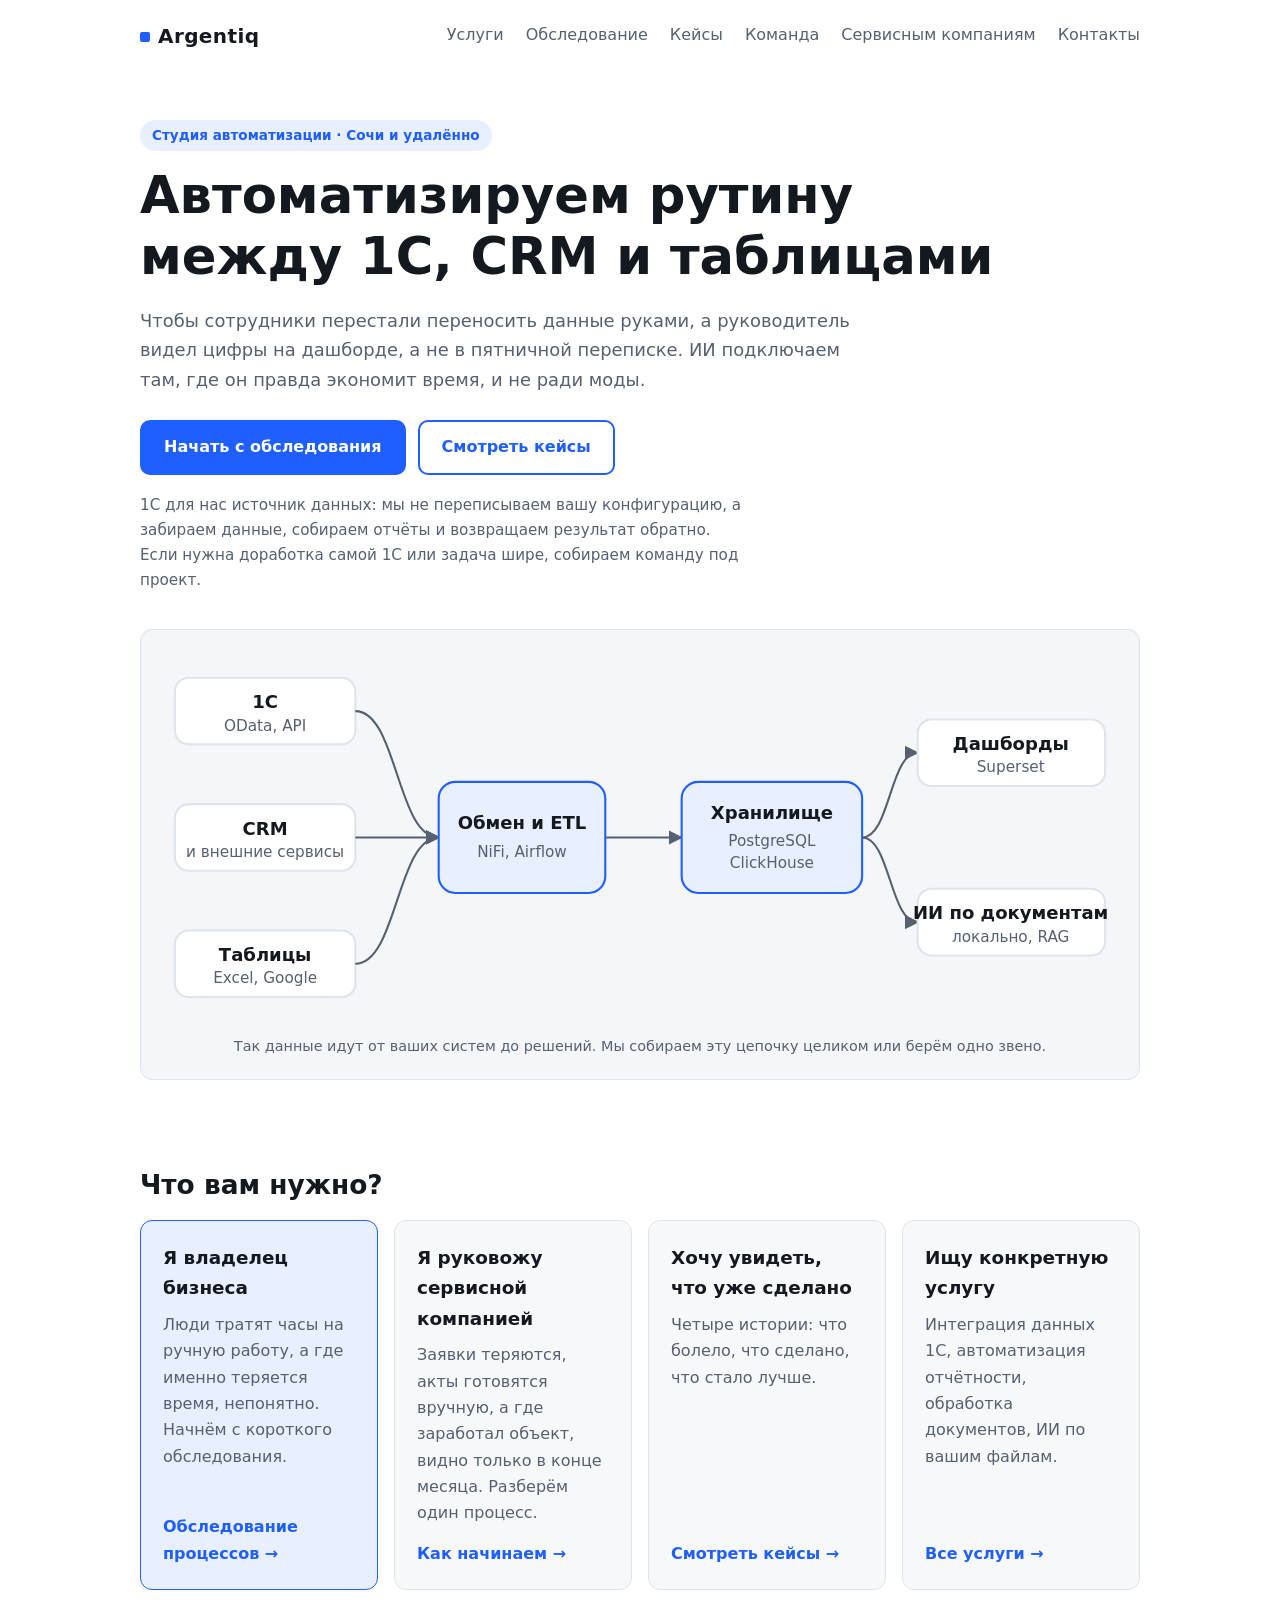
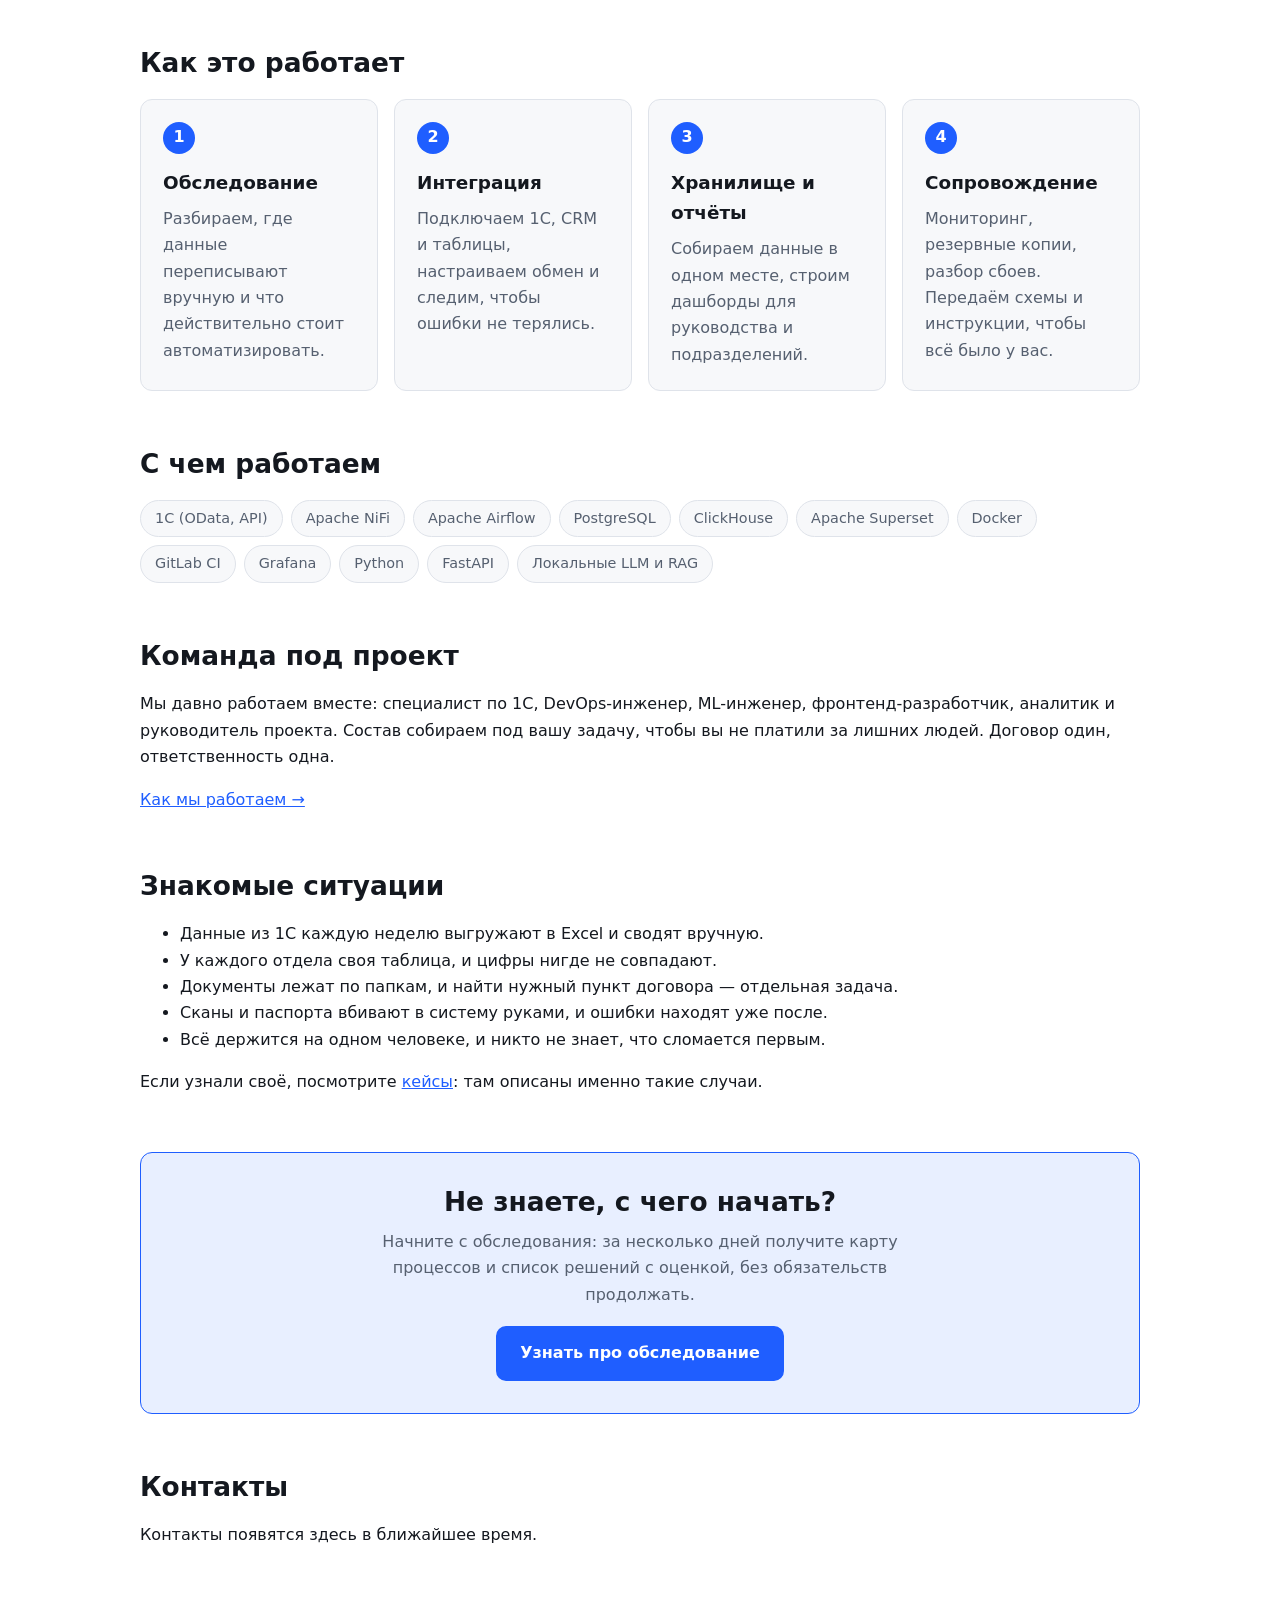
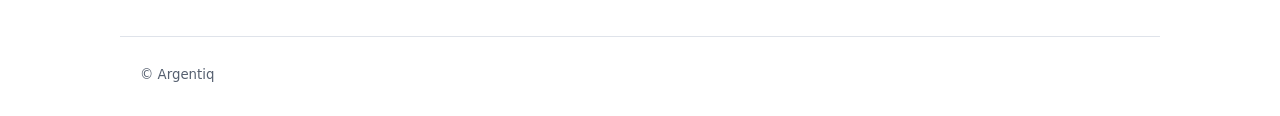
==== commit 428cdc48: "Страница для сервисных компаний вместо страницы для интеграторов - новая страница /servisnym-kompani" ====
--- a/index.html
+++ b/index.html
@@ -24,7 +24,7 @@
       <a href="/obsledovanie/">Обследование</a>
       <a href="/keysy/">Кейсы</a>
       <a href="/komanda/">Команда</a>
-      <a href="/integratoram/">Интеграторам</a>
+      <a href="/servisnym-kompaniyam/">Сервисным компаниям</a>
       <a href="#contacts">Контакты</a>
     </nav>
   </header>
@@ -95,10 +95,10 @@
           <p>Люди тратят часы на ручную работу, а где именно теряется время, непонятно. Начнём с короткого обследования.</p>
           <span class="more">Обследование процессов →</span>
         </a>
-        <a class="card" href="/integratoram/">
-          <h3>Я интегратор или агентство</h3>
-          <p>Нужна команда или отдельный специалист на субподряд: ETL, API, хранилище данных, дашборды.</p>
-          <span class="more">Как работаем →</span>
+        <a class="card" href="/servisnym-kompaniyam/">
+          <h3>Я руковожу сервисной компанией</h3>
+          <p>Заявки теряются, акты готовятся вручную, а где заработал объект, видно только в конце месяца. Разберём один процесс.</p>
+          <span class="more">Как начинаем →</span>
         </a>
         <a class="card" href="/keysy/">
           <h3>Хочу увидеть, что уже сделано</h3>
